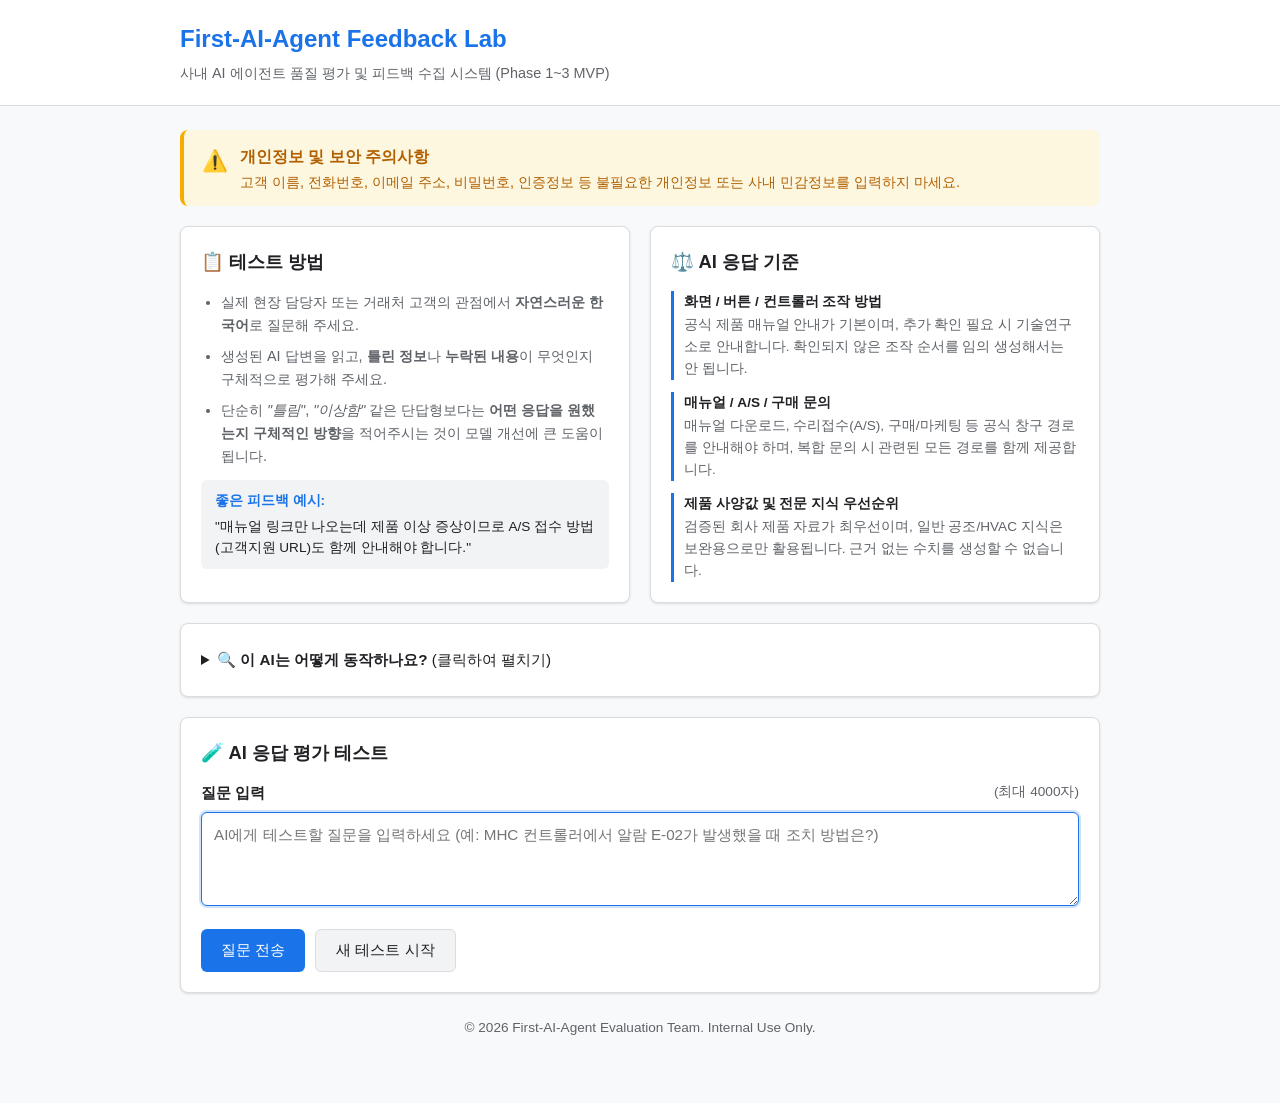
==== static/index.html @ 950ba48d "feat: AI-Agent Feedback Lab Phase 1~3 MVP 구현 및 테스트 구축 - First-AI-Agent HTTP 프록시 및 'answer' 필드 응답 계약 " ====
<!DOCTYPE html>
<html lang="ko">
<head>
    <meta charset="UTF-8">
    <meta name="viewport" content="width=device-width, initial-scale=1.0">
    <title>AI-Agent Feedback Lab</title>
    <link rel="stylesheet" href="/static/style.css">
</head>
<body>
    <header class="app-header">
        <div class="header-container">
            <h1>First-AI-Agent Feedback Lab</h1>
            <p class="subtitle">사내 AI 에이전트 품질 평가 및 피드백 수집 시스템 (Phase 1~3 MVP)</p>
        </div>
    </header>

    <main class="container">
        <!-- R20. 개인정보 및 민감정보 보호 안내 배너 -->
        <section class="alert-banner warning-banner">
            <div class="banner-icon">⚠️</div>
            <div class="banner-content">
                <strong>개인정보 및 보안 주의사항</strong>
                <p>고객 이름, 전화번호, 이메일 주소, 비밀번호, 인증정보 등 불필요한 개인정보 또는 사내 민감정보를 입력하지 마세요.</p>
            </div>
        </section>

        <!-- 상단 가이드라인 그리드 -->
        <div class="guide-grid">
            <!-- R16. 테스트 방법 안내 -->
            <section class="card guide-card">
                <h2>📋 테스트 방법</h2>
                <ul class="guide-list">
                    <li>실제 현장 담당자 또는 거래처 고객의 관점에서 <strong>자연스러운 한국어</strong>로 질문해 주세요.</li>
                    <li>생성된 AI 답변을 읽고, <strong>틀린 정보</strong>나 <strong>누락된 내용</strong>이 무엇인지 구체적으로 평가해 주세요.</li>
                    <li>단순히 <em>"틀림"</em>, <em>"이상함"</em> 같은 단답형보다는 <strong>어떤 응답을 원했는지 구체적인 방향</strong>을 적어주시는 것이 모델 개선에 큰 도움이 됩니다.</li>
                </ul>
                <div class="example-box">
                    <span class="example-label">좋은 피드백 예시:</span>
                    <p>"매뉴얼 링크만 나오는데 제품 이상 증상이므로 A/S 접수 방법(고객지원 URL)도 함께 안내해야 합니다."</p>
                </div>
            </section>

            <!-- R17. AI 응답 기준 안내 (필수) -->
            <section class="card guide-card">
                <h2>⚖️ AI 응답 기준</h2>
                <div class="rule-items">
                    <div class="rule-item">
                        <strong>화면 / 버튼 / 컨트롤러 조작 방법</strong>
                        <p>공식 제품 매뉴얼 안내가 기본이며, 추가 확인 필요 시 기술연구소로 안내합니다. 확인되지 않은 조작 순서를 임의 생성해서는 안 됩니다.</p>
                    </div>
                    <div class="rule-item">
                        <strong>매뉴얼 / A/S / 구매 문의</strong>
                        <p>매뉴얼 다운로드, 수리접수(A/S), 구매/마케팅 등 공식 창구 경로를 안내해야 하며, 복합 문의 시 관련된 모든 경로를 함께 제공합니다.</p>
                    </div>
                    <div class="rule-item">
                        <strong>제품 사양값 및 전문 지식 우선순위</strong>
                        <p>검증된 회사 제품 자료가 최우선이며, 일반 공조/HVAC 지식은 보완용으로만 활용됩니다. 근거 없는 수치를 생성할 수 없습니다.</p>
                    </div>
                </div>
            </section>
        </div>

        <!-- R19. 일반 사용자용 시스템 동작 설명 (접이식 아코디언) -->
        <section class="card accordion-card">
            <details>
                <summary><strong>🔍 이 AI는 어떻게 동작하나요?</strong> (클릭하여 펼치기)</summary>
                <div class="accordion-body">
                    <div class="pipeline-flow">
                        <div class="flow-step">1. 사용자 질문</div>
                        <div class="flow-arrow">➔</div>
                        <div class="flow-step">2. 질문 종류 분석</div>
                        <div class="flow-arrow">➔</div>
                        <div class="flow-step">3. 회사 제품 및 전문 자료 검색</div>
                        <div class="flow-arrow">➔</div>
                        <div class="flow-step">4. 핵심 정보 선별</div>
                        <div class="flow-arrow">➔</div>
                        <div class="flow-step">5. 신뢰할 수 있는 답변 정리</div>
                    </div>
                    <p class="pipeline-desc">
                        First-AI-Agent는 회사 공식 매뉴얼, 트러블슈팅 기준, 부서 안내 정책을 최우선으로 검토합니다.
                        본 테스트의 목적은 AI가 질문을 잘못 이해했거나, 잘못된 매뉴얼을 인용하거나, 불필요하게 말을 지어내는 경우를 찾아내어 교정하는 것입니다.
                    </p>
                    <div id="policy-info-box" class="policy-links-box">
                        <!-- 동적으로 로드되는 공식 정책 링크 -->
                        <span class="loading-policy">공식 정책 정보 로딩 중...</span>
                    </div>
                </div>
            </details>
        </section>

        <!-- R13. 단일 턴 테스트 실행 영역 -->
        <section class="card test-workspace">
            <h2>🧪 AI 응답 평가 테스트</h2>
            <form id="test-form" onsubmit="return false;">
                <div class="form-group">
                    <label for="question-input">
                        <strong>질문 입력</strong>
                        <span class="char-limit-guide">(최대 4000자)</span>
                    </label>
                    <textarea 
                        id="question-input" 
                        name="question" 
                        rows="4" 
                        maxlength="4000" 
                        placeholder="AI에게 테스트할 질문을 입력하세요 (예: MHC 컨트롤러에서 알람 E-02가 발생했을 때 조치 방법은?)"
                        required
                    ></textarea>
                </div>
                <div class="form-actions">
                    <button type="button" id="btn-send" class="btn btn-primary">
                        <span class="btn-text">질문 전송</span>
                    </button>
                    <button type="button" id="btn-new-test" class="btn btn-secondary">
                        새 테스트 시작
                    </button>
                </div>
            </form>

            <!-- 로딩 상태 표시기 -->
            <div id="loading-indicator" class="loading-container hidden">
                <div class="spinner"></div>
                <p>AI Agent가 답변을 생성하고 있습니다. 잠시만 기다려 주세요...</p>
            </div>

            <!-- 에러 알림 박스 -->
            <div id="error-box" class="alert-box error-box hidden">
                <span id="error-message"></span>
            </div>

            <!-- Agent 응답 표시 영역 -->
            <div id="agent-response-container" class="response-section hidden">
                <div class="section-header">
                    <h3>🤖 First-AI-Agent 실제 응답</h3>
                    <span id="latency-badge" class="badge">응답시간: - ms</span>
                </div>
                <!-- R15. DOM 기반 안전 렌더링 영역 (innerHTML 직접 대입 금지) -->
                <div id="agent-answer-content" class="answer-box"></div>

                <!-- R14. 원했던 응답 / 피드백 입력 영역 (Agent 응답 후에만 표시) -->
                <div id="feedback-section" class="feedback-container">
                    <hr class="divider">
                    <div class="section-header">
                        <h3>✍️ 원했던 응답 / 개선 방향</h3>
                        <span id="feedback-counter" class="char-counter">0 / 500</span>
                    </div>
                    <p class="feedback-desc">실제 응답에서 부족했던 점이나 담당자가 기대한 올바른 답변 방향을 적어주세요.</p>
                    <div class="form-group">
                        <textarea 
                            id="feedback-input" 
                            rows="3" 
                            maxlength="500" 
                            placeholder="예: 매뉴얼 링크 안내와 함께 수리 접수(고객지원 URL) 링크도 같이 제공해야 합니다."
                        ></textarea>
                    </div>
                    <button type="button" id="btn-submit-feedback" class="btn btn-success">
                        피드백 등록 완료
                    </button>
                </div>

                <!-- 피드백 등록 완료 안내 카드 -->
                <div id="feedback-success-card" class="success-card hidden">
                    <div class="success-icon">✓</div>
                    <div>
                        <strong>피드백이 안전하게 저장되었습니다!</strong>
                        <p>제출해 주신 피드백은 향후 Agent 회귀 분석 및 모델 성능 개선에 활용됩니다. 추가 테스트를 진행하려면 아래 버튼을 클릭하세요.</p>
                        <button type="button" id="btn-next-test" class="btn btn-primary btn-sm">
                            다음 테스트 진행하기
                        </button>
                    </div>
                </div>
            </div>
        </section>
    </main>

    <footer class="app-footer">
        <p>© 2026 First-AI-Agent Evaluation Team. Internal Use Only.</p>
    </footer>

    <script src="/static/app.js"></script>
</body>
</html>
---- static/style.css ----
/* AI-Agent-Feedback-Lab 스타일시트 */
:root {
    --primary-color: #1a73e8;
    --primary-hover: #1557b0;
    --secondary-color: #5f6368;
    --secondary-hover: #3c4043;
    --success-color: #1e8e3e;
    --success-hover: #137333;
    --warning-bg: #fef7e0;
    --warning-border: #f9ab00;
    --warning-text: #b06000;
    --error-bg: #fce8e6;
    --error-border: #ea4335;
    --error-text: #c5221f;
    --bg-color: #f8f9fa;
    --card-bg: #ffffff;
    --text-primary: #202124;
    --text-secondary: #5f6368;
    --border-color: #dadce0;
    --radius: 8px;
    --shadow: 0 1px 3px rgba(60,64,67,0.1), 0 1px 2px rgba(60,64,67,0.06);
}

* {
    box-sizing: border-box;
    margin: 0;
    padding: 0;
}

body {
    font-family: -apple-system, BlinkMacSystemFont, "Segoe UI", Roboto, "Helvetica Neue", Arial, sans-serif;
    background-color: var(--bg-color);
    color: var(--text-primary);
    line-height: 1.6;
    padding-bottom: 40px;
}

.app-header {
    background-color: var(--card-bg);
    border-bottom: 1px solid var(--border-color);
    padding: 20px 0;
    margin-bottom: 24px;
}

.header-container {
    max-width: 960px;
    margin: 0 auto;
    padding: 0 20px;
}

.app-header h1 {
    font-size: 1.5rem;
    color: var(--primary-color);
    margin-bottom: 4px;
}

.subtitle {
    color: var(--text-secondary);
    font-size: 0.9rem;
}

.container {
    max-width: 960px;
    margin: 0 auto;
    padding: 0 20px;
    display: flex;
    flex-direction: column;
    gap: 20px;
}

.card {
    background: var(--card-bg);
    border-radius: var(--radius);
    border: 1px solid var(--border-color);
    padding: 20px;
    box-shadow: var(--shadow);
}

.card h2 {
    font-size: 1.15rem;
    margin-bottom: 14px;
    color: var(--text-primary);
}

/* 안내 배너 */
.alert-banner {
    display: flex;
    align-items: flex-start;
    gap: 12px;
    padding: 14px 18px;
    border-radius: var(--radius);
    border-left: 4px solid;
}

.warning-banner {
    background-color: var(--warning-bg);
    border-left-color: var(--warning-border);
    color: var(--warning-text);
}

.banner-icon {
    font-size: 1.3rem;
}

.banner-content strong {
    display: block;
    margin-bottom: 2px;
}

.banner-content p {
    font-size: 0.9rem;
    line-height: 1.4;
}

/* 가이드라인 그리드 */
.guide-grid {
    display: grid;
    grid-template-columns: 1fr 1fr;
    gap: 20px;
}

@media (max-width: 768px) {
    .guide-grid {
        grid-template-columns: 1fr;
    }
}

.guide-list {
    padding-left: 20px;
    font-size: 0.9rem;
    color: var(--text-secondary);
}

.guide-list li {
    margin-bottom: 8px;
}

.example-box {
    margin-top: 12px;
    background: #f1f3f4;
    padding: 10px 14px;
    border-radius: 6px;
    font-size: 0.85rem;
}

.example-label {
    display: block;
    font-weight: bold;
    color: var(--primary-color);
    margin-bottom: 4px;
}

.rule-items {
    display: flex;
    flex-direction: column;
    gap: 12px;
}

.rule-item {
    font-size: 0.85rem;
    border-left: 3px solid var(--primary-color);
    padding-left: 10px;
}

.rule-item strong {
    display: block;
    color: var(--text-primary);
    margin-bottom: 2px;
}

.rule-item p {
    color: var(--text-secondary);
}

/* 아코디언 */
.accordion-card details summary {
    cursor: pointer;
    font-size: 0.95rem;
    padding: 4px 0;
    user-select: none;
}

.accordion-body {
    margin-top: 16px;
    padding-top: 14px;
    border-top: 1px dashed var(--border-color);
}

.pipeline-flow {
    display: flex;
    flex-wrap: wrap;
    align-items: center;
    gap: 8px;
    margin-bottom: 12px;
}

.flow-step {
    background: #e8f0fe;
    color: var(--primary-color);
    padding: 4px 10px;
    border-radius: 16px;
    font-size: 0.85rem;
    font-weight: 500;
}

.flow-arrow {
    color: var(--text-secondary);
}

.pipeline-desc {
    font-size: 0.88rem;
    color: var(--text-secondary);
    line-height: 1.5;
    margin-bottom: 12px;
}

.policy-links-box {
    background: #f8f9fa;
    border: 1px solid var(--border-color);
    border-radius: 6px;
    padding: 10px 14px;
    font-size: 0.85rem;
}

.policy-links-box a {
    color: var(--primary-color);
    text-decoration: none;
}

.policy-links-box a:hover {
    text-decoration: underline;
}

/* 워크스페이스 입력 폼 */
.test-workspace {
    position: relative;
}

.form-group {
    margin-bottom: 16px;
}

.form-group label {
    display: flex;
    justify-content: space-between;
    margin-bottom: 6px;
    font-size: 0.95rem;
}

.char-limit-guide, .char-counter {
    font-size: 0.85rem;
    color: var(--text-secondary);
}

textarea {
    width: 100%;
    padding: 12px;
    border: 1px solid var(--border-color);
    border-radius: 6px;
    font-family: inherit;
    font-size: 0.95rem;
    resize: vertical;
    transition: border-color 0.2s;
}

textarea:focus {
    outline: none;
    border-color: var(--primary-color);
    box-shadow: 0 0 0 2px rgba(26, 115, 232, 0.2);
}

textarea:disabled {
    background-color: #f1f3f4;
    cursor: not-allowed;
}

.form-actions {
    display: flex;
    gap: 10px;
}

.btn {
    padding: 10px 20px;
    border-radius: 6px;
    font-size: 0.95rem;
    font-weight: 500;
    cursor: pointer;
    border: none;
    transition: background-color 0.2s, opacity 0.2s;
}

.btn:disabled {
    opacity: 0.5;
    cursor: not-allowed;
}

.btn-primary {
    background-color: var(--primary-color);
    color: white;
}

.btn-primary:hover:not(:disabled) {
    background-color: var(--primary-hover);
}

.btn-secondary {
    background-color: #f1f3f4;
    color: var(--text-primary);
    border: 1px solid var(--border-color);
}

.btn-secondary:hover:not(:disabled) {
    background-color: #e8eaed;
}

.btn-success {
    background-color: var(--success-color);
    color: white;
}

.btn-success:hover:not(:disabled) {
    background-color: var(--success-hover);
}

.btn-sm {
    padding: 6px 14px;
    font-size: 0.85rem;
    margin-top: 8px;
}

/* 로딩 스피너 */
.loading-container {
    display: flex;
    flex-direction: column;
    align-items: center;
    gap: 12px;
    padding: 30px 0;
}

.spinner {
    width: 36px;
    height: 36px;
    border: 4px solid rgba(26, 115, 232, 0.2);
    border-top-color: var(--primary-color);
    border-radius: 50%;
    animation: spin 1s linear infinite;
}

@keyframes spin {
    to { transform: rotate(360deg); }
}

/* 알림 박스 */
.alert-box {
    padding: 12px 16px;
    border-radius: 6px;
    margin-top: 16px;
    font-size: 0.9rem;
}

.error-box {
    background-color: var(--error-bg);
    border: 1px solid var(--error-border);
    color: var(--error-text);
}

/* 응답 및 피드백 영역 */
.response-section {
    margin-top: 24px;
    padding-top: 20px;
    border-top: 1px solid var(--border-color);
}

.section-header {
    display: flex;
    justify-content: space-between;
    align-items: center;
    margin-bottom: 12px;
}

.section-header h3 {
    font-size: 1.05rem;
    color: var(--text-primary);
}

.badge {
    background: #e8f0fe;
    color: var(--primary-color);
    padding: 4px 10px;
    border-radius: 12px;
    font-size: 0.8rem;
    font-weight: 500;
}

.answer-box {
    background: #fafafa;
    border: 1px solid var(--border-color);
    border-radius: 6px;
    padding: 16px;
    white-space: pre-wrap;
    word-break: break-word;
    font-size: 0.95rem;
    line-height: 1.65;
}

.answer-box a {
    color: var(--primary-color);
    text-decoration: underline;
    word-break: break-all;
}

.divider {
    border: 0;
    border-top: 1px dashed var(--border-color);
    margin: 20px 0;
}

.feedback-desc {
    font-size: 0.88rem;
    color: var(--text-secondary);
    margin-bottom: 8px;
}

.success-card {
    display: flex;
    align-items: flex-start;
    gap: 14px;
    background: #e6f4ea;
    border: 1px solid #ceead6;
    color: #137333;
    padding: 16px;
    border-radius: 6px;
    margin-top: 16px;
}

.success-icon {
    font-size: 1.4rem;
    font-weight: bold;
}

.success-card p {
    font-size: 0.88rem;
    margin: 4px 0 8px 0;
}

.hidden {
    display: none !important;
}

.app-footer {
    text-align: center;
    padding: 24px 0;
    color: var(--text-secondary);
    font-size: 0.85rem;
}
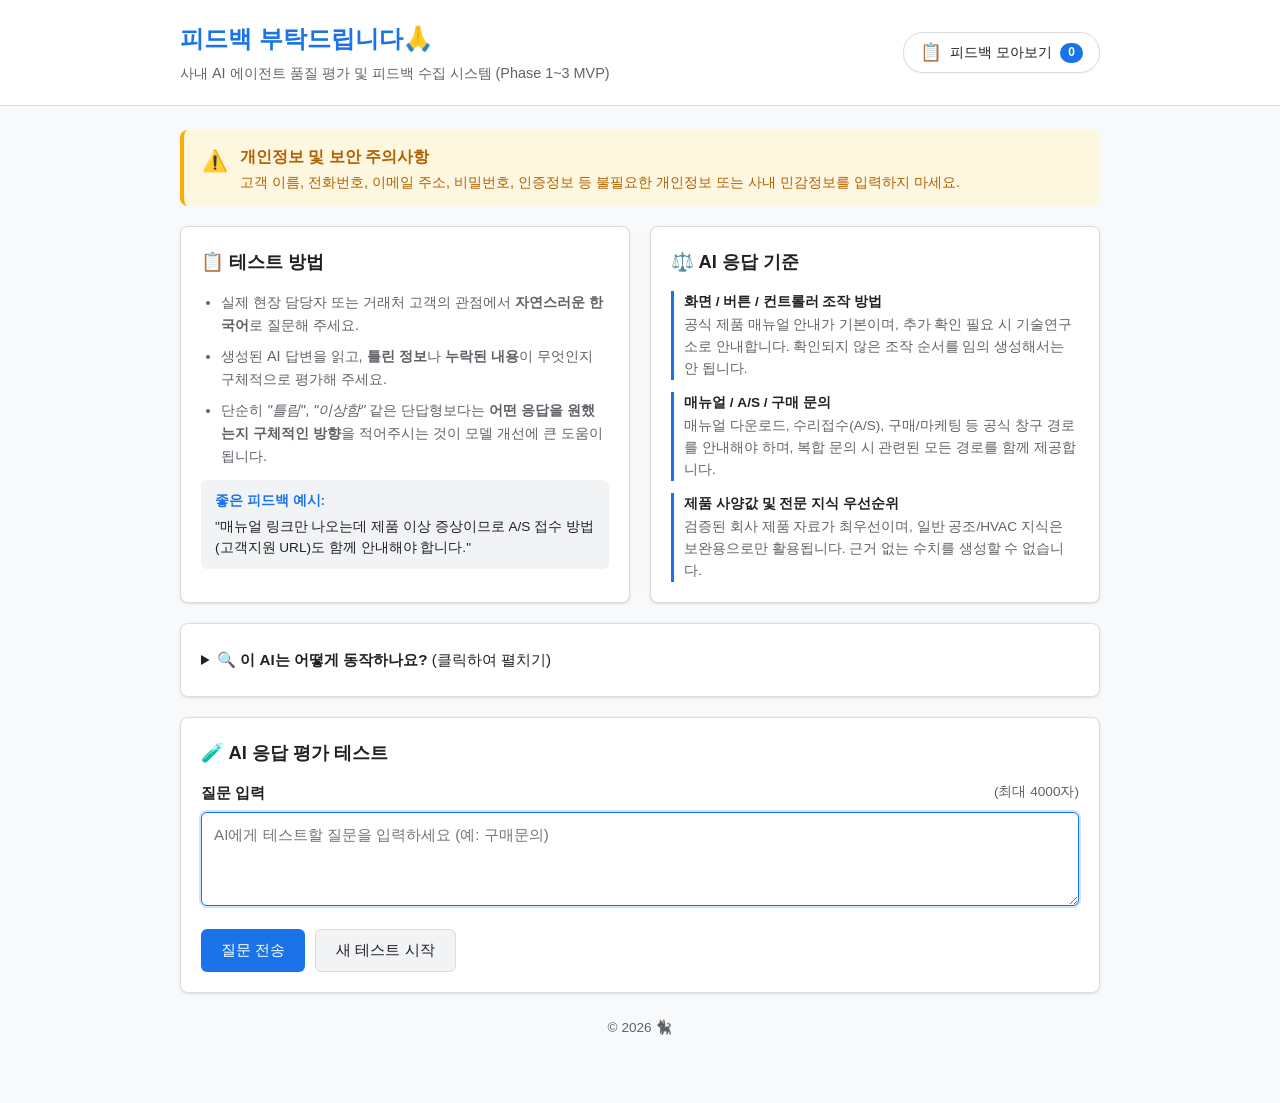
==== commit 90c4959b: "feat: 피드백 모아보기 페이지(/history) 및 헤더 실시간 알림 배지 추가 - 헤더 우측 컨테이너 끝라인 정렬 피드백 모아보기 버튼 및 알림 배지 추가 - GET /his" ====
--- a/static/index.html
+++ b/static/index.html
@@ -9,8 +9,15 @@
 <body>
     <header class="app-header">
         <div class="header-container">
-            <h1>First-AI-Agent Feedback Lab</h1>
-            <p class="subtitle">사내 AI 에이전트 품질 평가 및 피드백 수집 시스템 (Phase 1~3 MVP)</p>
+            <div class="header-titles">
+                <h1>피드백 부탁드립니다🙏</h1>
+                <p class="subtitle">사내 AI 에이전트 품질 평가 및 피드백 수집 시스템 (Phase 1~3 MVP)</p>
+            </div>
+            <a href="/history" class="header-nav-btn" id="btn-view-history" title="피드백 모아보기">
+                <span class="btn-emoji">📋</span>
+                <span class="btn-text">피드백 모아보기</span>
+                <span id="feedback-count-badge" class="count-badge">0</span>
+            </a>
         </div>
     </header>
 
@@ -77,7 +84,7 @@
                         <div class="flow-step">5. 신뢰할 수 있는 답변 정리</div>
                     </div>
                     <p class="pipeline-desc">
-                        First-AI-Agent는 회사 공식 매뉴얼, 트러블슈팅 기준, 부서 안내 정책을 최우선으로 검토합니다.
+                        챗봇은 회사 공식 매뉴얼, 트러블슈팅 기준, 부서 안내 정책을 최우선으로 검토합니다.
                         본 테스트의 목적은 AI가 질문을 잘못 이해했거나, 잘못된 매뉴얼을 인용하거나, 불필요하게 말을 지어내는 경우를 찾아내어 교정하는 것입니다.
                     </p>
                     <div id="policy-info-box" class="policy-links-box">
@@ -102,7 +109,7 @@
                         name="question" 
                         rows="4" 
                         maxlength="4000" 
-                        placeholder="AI에게 테스트할 질문을 입력하세요 (예: MHC 컨트롤러에서 알람 E-02가 발생했을 때 조치 방법은?)"
+                        placeholder="AI에게 테스트할 질문을 입력하세요 (예: 구매문의)"
                         required
                     ></textarea>
                 </div>
@@ -130,7 +137,7 @@
             <!-- Agent 응답 표시 영역 -->
             <div id="agent-response-container" class="response-section hidden">
                 <div class="section-header">
-                    <h3>🤖 First-AI-Agent 실제 응답</h3>
+                    <h3>🤖 챗봇 실제 응답</h3>
                     <span id="latency-badge" class="badge">응답시간: - ms</span>
                 </div>
                 <!-- R15. DOM 기반 안전 렌더링 영역 (innerHTML 직접 대입 금지) -->
@@ -173,7 +180,7 @@
     </main>
 
     <footer class="app-footer">
-        <p>© 2026 First-AI-Agent Evaluation Team. Internal Use Only.</p>
+        <p>© 2026 🐈‍⬛</p>
     </footer>
 
     <script src="/static/app.js"></script>
--- a/static/style.css
+++ b/static/style.css
@@ -46,6 +46,15 @@
     max-width: 960px;
     margin: 0 auto;
     padding: 0 20px;
+    display: flex;
+    justify-content: space-between;
+    align-items: center;
+    gap: 16px;
+}
+
+.header-titles {
+    display: flex;
+    flex-direction: column;
 }
 
 .app-header h1 {
@@ -57,6 +66,47 @@
 .subtitle {
     color: var(--text-secondary);
     font-size: 0.9rem;
+}
+
+.header-nav-btn {
+    display: inline-flex;
+    align-items: center;
+    gap: 8px;
+    background: #ffffff;
+    color: var(--text-primary);
+    border: 1px solid var(--border-color);
+    padding: 8px 16px;
+    border-radius: 20px;
+    text-decoration: none;
+    font-size: 0.9rem;
+    font-weight: 500;
+    box-shadow: 0 1px 2px rgba(0,0,0,0.05);
+    transition: all 0.2s ease;
+    white-space: nowrap;
+}
+
+.header-nav-btn:hover {
+    background: #f1f3f4;
+    border-color: #bdc1c6;
+    transform: translateY(-1px);
+    box-shadow: 0 2px 4px rgba(0,0,0,0.1);
+}
+
+.btn-emoji {
+    font-size: 1.1rem;
+    line-height: 1;
+}
+
+.count-badge {
+    background: var(--primary-color);
+    color: #ffffff;
+    font-size: 0.75rem;
+    font-weight: bold;
+    padding: 2px 8px;
+    border-radius: 10px;
+    min-width: 20px;
+    text-align: center;
+    line-height: 1.3;
 }
 
 .container {
@@ -453,3 +503,150 @@
     color: var(--text-secondary);
     font-size: 0.85rem;
 }
+
+/* 피드백 모아보기(History) 전용 스타일 */
+.history-toolbar {
+    display: flex;
+    justify-content: space-between;
+    align-items: center;
+    flex-wrap: wrap;
+    gap: 12px;
+    padding: 14px 20px;
+}
+
+.toolbar-left {
+    display: flex;
+    align-items: center;
+    gap: 8px;
+}
+
+.toolbar-stat-label {
+    font-size: 0.95rem;
+    font-weight: 500;
+    color: var(--text-secondary);
+}
+
+.toolbar-stat-badge {
+    background: #e8f0fe;
+    color: var(--primary-color);
+    font-weight: bold;
+    padding: 4px 10px;
+    border-radius: 12px;
+    font-size: 0.9rem;
+}
+
+.toolbar-right {
+    display: flex;
+    align-items: center;
+    gap: 10px;
+}
+
+.search-box input {
+    padding: 6px 12px;
+    border: 1px solid var(--border-color);
+    border-radius: 6px;
+    font-size: 0.88rem;
+    width: 220px;
+    transition: border-color 0.2s;
+}
+
+.search-box input:focus {
+    outline: none;
+    border-color: var(--primary-color);
+    box-shadow: 0 0 0 2px rgba(26, 115, 232, 0.2);
+}
+
+.feedback-cards-wrapper {
+    display: flex;
+    flex-direction: column;
+    gap: 16px;
+}
+
+.feedback-card {
+    display: flex;
+    flex-direction: column;
+    gap: 12px;
+    border-radius: var(--radius);
+    transition: box-shadow 0.2s, transform 0.2s;
+}
+
+.feedback-card:hover {
+    box-shadow: 0 4px 12px rgba(60, 64, 67, 0.12);
+}
+
+.feedback-card-header {
+    display: flex;
+    justify-content: space-between;
+    align-items: center;
+    font-size: 0.85rem;
+    color: var(--text-secondary);
+    border-bottom: 1px solid #f1f3f4;
+    padding-bottom: 8px;
+}
+
+.feedback-time {
+    font-weight: 500;
+}
+
+.feedback-card-section {
+    display: flex;
+    flex-direction: column;
+    gap: 4px;
+}
+
+.section-label {
+    font-size: 0.85rem;
+    font-weight: bold;
+    color: var(--text-secondary);
+}
+
+.section-body {
+    font-size: 0.92rem;
+    line-height: 1.55;
+    padding: 10px 14px;
+    border-radius: 6px;
+    word-break: break-word;
+    white-space: pre-wrap;
+}
+
+.question-body {
+    background: #f8f9fa;
+    border-left: 3px solid var(--primary-color);
+    color: var(--text-primary);
+    font-weight: 500;
+}
+
+.answer-body {
+    background: #fcfcfc;
+    border: 1px solid var(--border-color);
+    color: var(--text-primary);
+}
+
+.answer-body a {
+    color: var(--primary-color);
+    text-decoration: underline;
+    word-break: break-all;
+}
+
+.feedback-body {
+    background: #e6f4ea;
+    border-left: 3px solid var(--success-color);
+    color: #137333;
+    font-weight: 500;
+}
+
+.empty-state-card {
+    text-align: center;
+    padding: 48px 20px;
+    color: var(--text-secondary);
+}
+
+.empty-icon {
+    font-size: 2.8rem;
+    margin-bottom: 12px;
+}
+
+.empty-state-card h3 {
+    color: var(--text-primary);
+    margin-bottom: 6px;
+}
